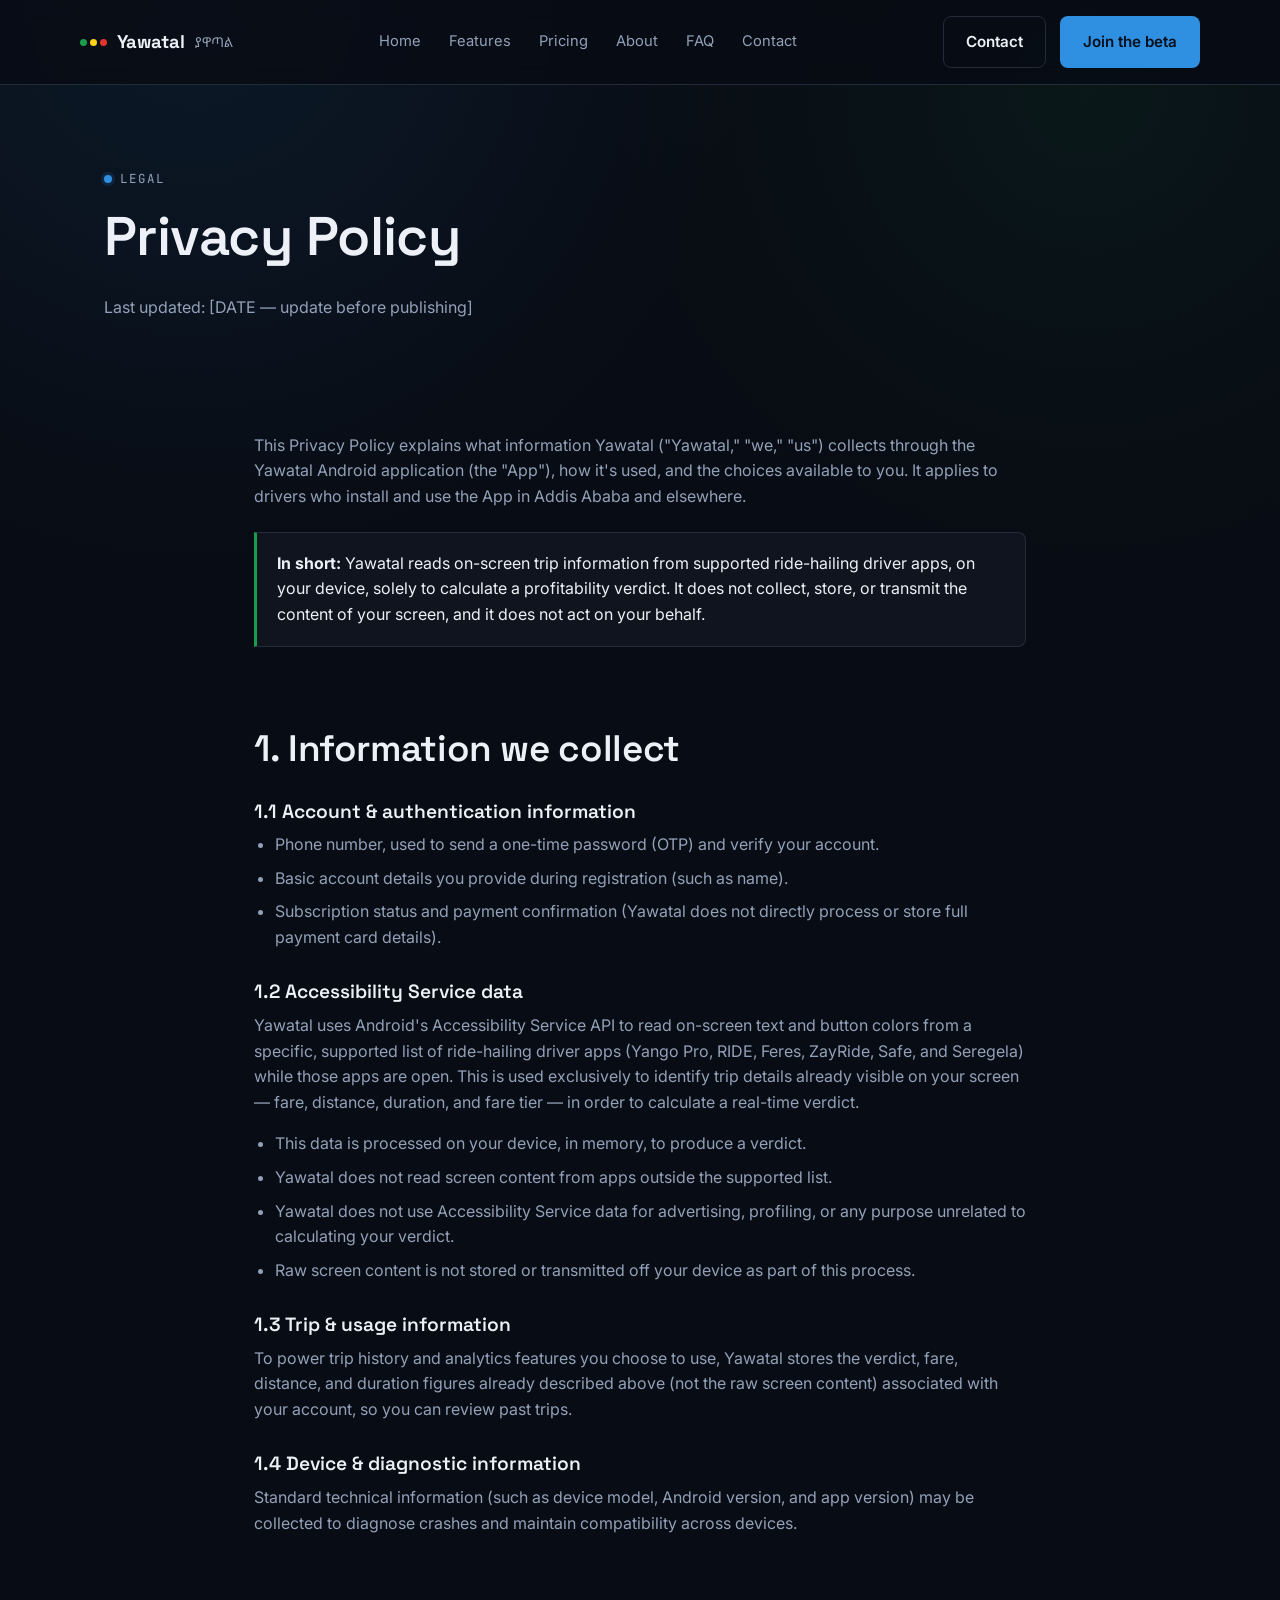
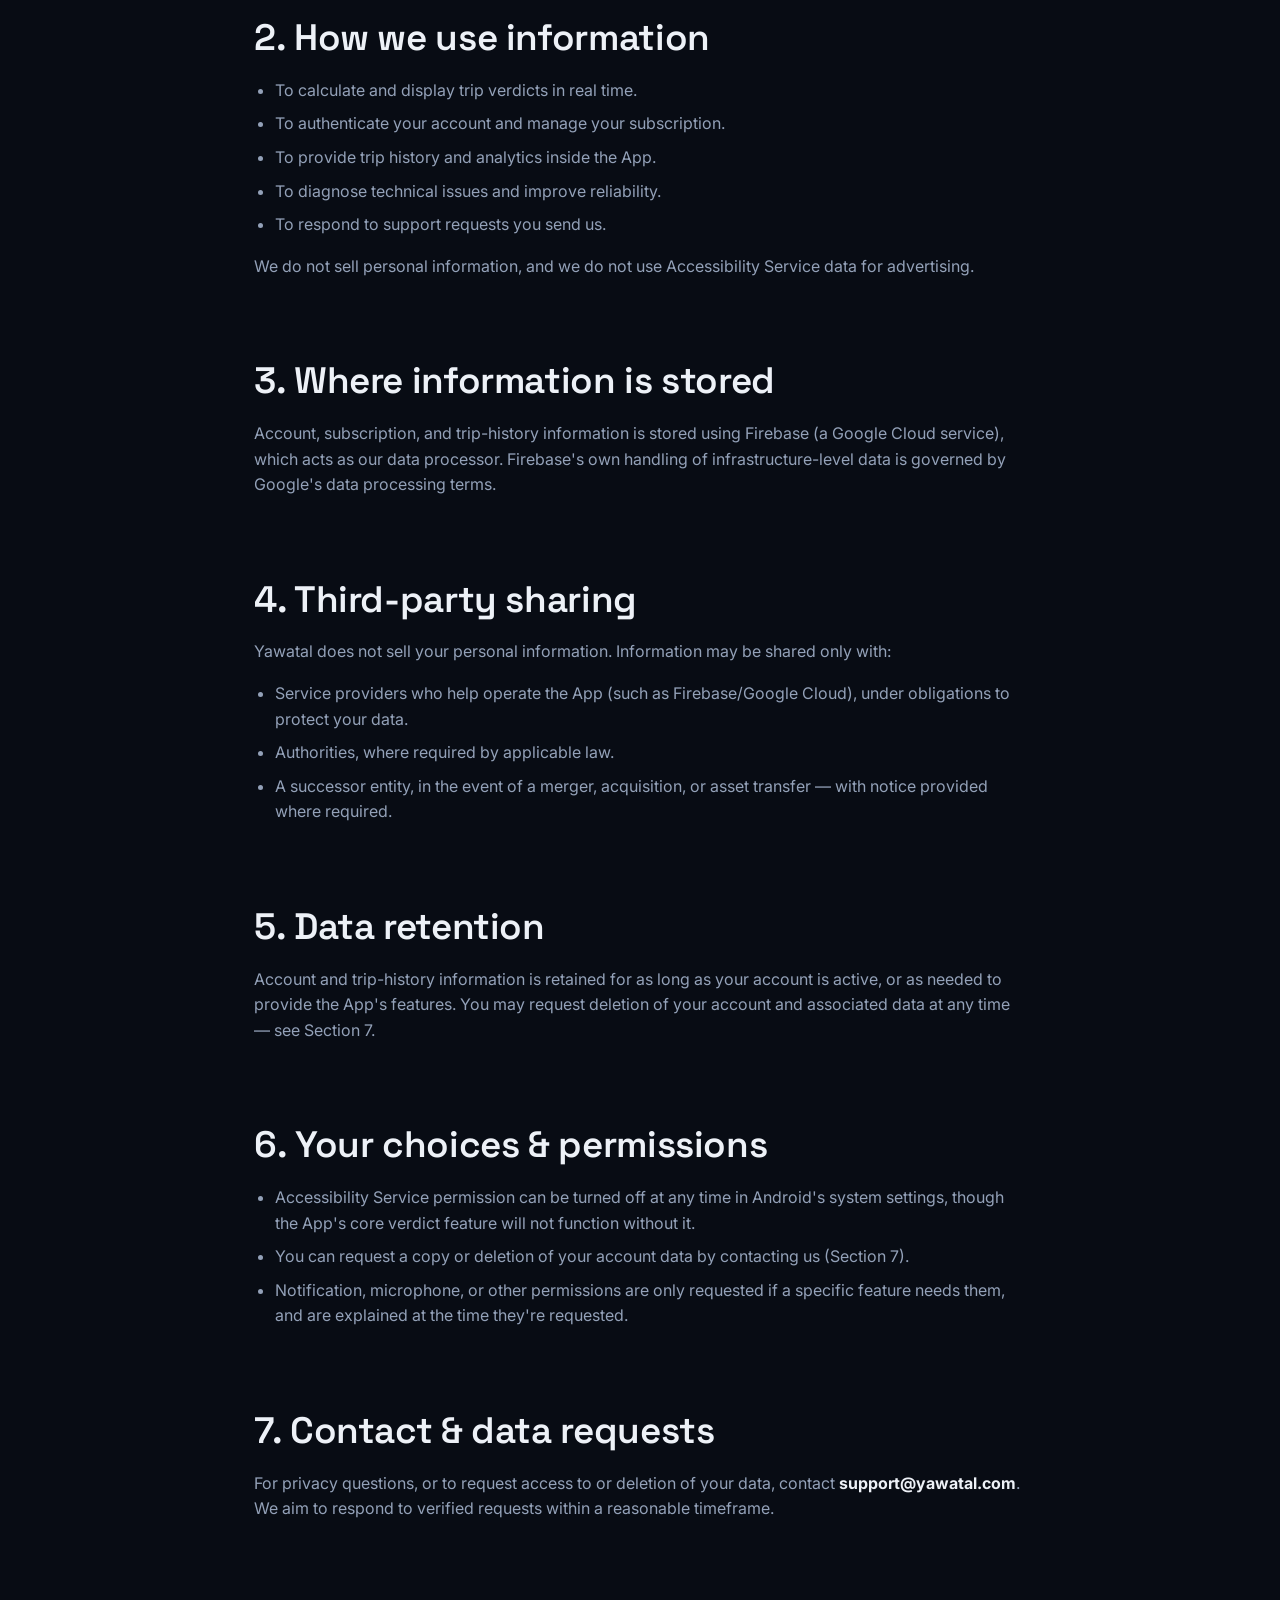
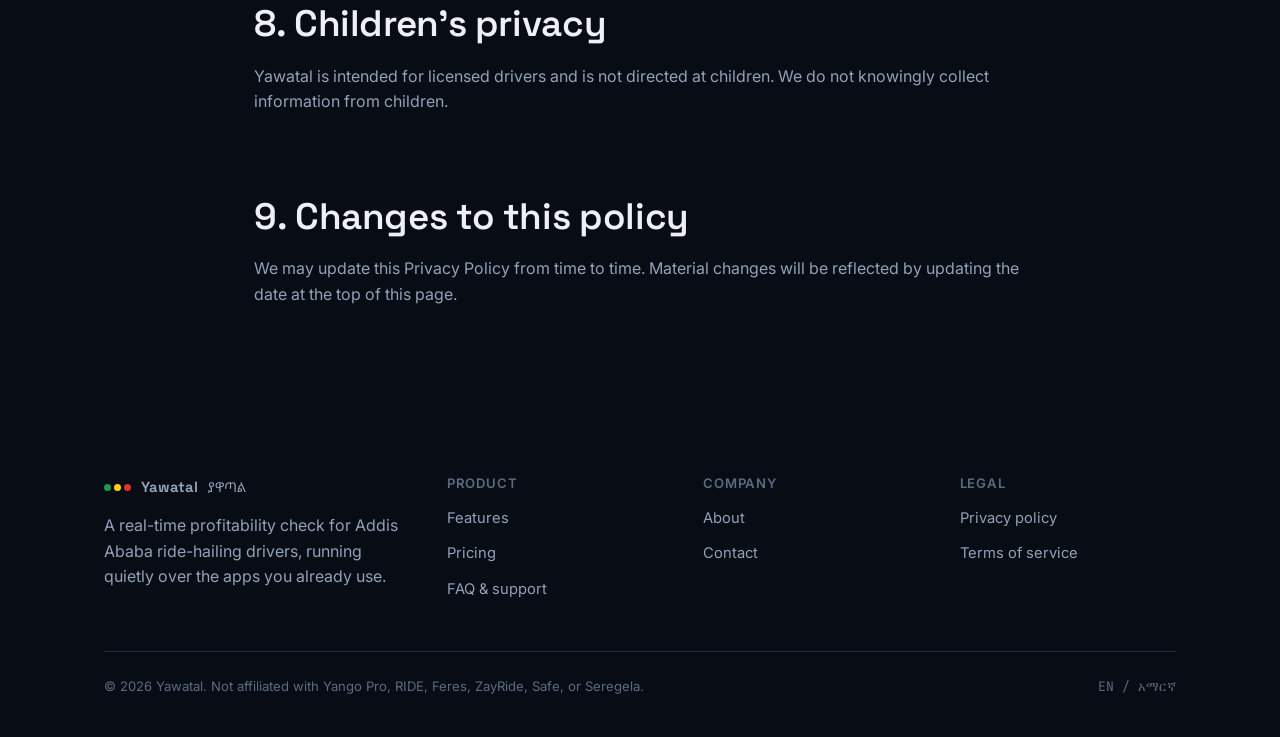
==== privacy-policy.html @ d5782440 "Add files via upload" ====
<!DOCTYPE html>
<html lang="en">
<head>
<meta charset="UTF-8">
<meta name="viewport" content="width=device-width, initial-scale=1.0">
<title>Privacy Policy — Yawatal</title>
<meta name="description" content="How Yawatal collects and uses information, including its use of Android's Accessibility Service to calculate trip verdicts.">
<link rel="icon" href="assets/favicon.svg" type="image/svg+xml">
<link rel="stylesheet" href="css/style.css">
</head>
<body>
  <header class="nav">
    <div class="container nav-inner">
      <a href="index.html" class="brand">
        <span class="mark"><i></i><i></i><i></i></span>
        Yawatal <span class="amh">ያዋጣል</span>
      </a>
      <nav class="nav-links" id="navLinks">
        <a href="index.html">Home</a>
        <a href="features.html">Features</a>
        <a href="pricing.html">Pricing</a>
        <a href="about.html">About</a>
        <a href="faq.html">FAQ</a>
        <a href="contact.html">Contact</a>
      </nav>
      <div class="nav-cta">
        <a href="contact.html" class="btn btn-ghost">Contact</a>
        <a href="pricing.html#join" class="btn btn-primary">Join the beta</a>
        <button class="nav-toggle" aria-label="Toggle menu" aria-expanded="false" id="navToggle">☰</button>
      </div>
    </div>
  </header>

  <section class="hero" style="padding-bottom:0;">
    <div class="container">
      <div class="eyebrow"><span class="dot"></span>Legal</div>
      <h1>Privacy Policy</h1>
      <p class="updated">Last updated: [DATE — update before publishing]</p>
    </div>
  </section>

  <section class="section legal" style="border-bottom:none;">
    <div class="container" style="max-width:820px;">

      <p>This Privacy Policy explains what information Yawatal ("Yawatal," "we," "us") collects through the Yawatal Android application (the "App"), how it's used, and the choices available to you. It applies to drivers who install and use the App in Addis Ababa and elsewhere.</p>

      <div class="callout green">
        <strong style="color:var(--text);">In short:</strong> Yawatal reads on-screen trip information from supported ride-hailing driver apps, on your device, solely to calculate a profitability verdict. It does not collect, store, or transmit the content of your screen, and it does not act on your behalf.
      </div>

      <h2>1. Information we collect</h2>
      <h3>1.1 Account &amp; authentication information</h3>
      <ul>
        <li>Phone number, used to send a one-time password (OTP) and verify your account.</li>
        <li>Basic account details you provide during registration (such as name).</li>
        <li>Subscription status and payment confirmation (Yawatal does not directly process or store full payment card details).</li>
      </ul>

      <h3>1.2 Accessibility Service data</h3>
      <p>Yawatal uses Android's Accessibility Service API to read on-screen text and button colors from a specific, supported list of ride-hailing driver apps (Yango Pro, RIDE, Feres, ZayRide, Safe, and Seregela) while those apps are open. This is used exclusively to identify trip details already visible on your screen — fare, distance, duration, and fare tier — in order to calculate a real-time verdict.</p>
      <ul>
        <li>This data is processed on your device, in memory, to produce a verdict.</li>
        <li>Yawatal does not read screen content from apps outside the supported list.</li>
        <li>Yawatal does not use Accessibility Service data for advertising, profiling, or any purpose unrelated to calculating your verdict.</li>
        <li>Raw screen content is not stored or transmitted off your device as part of this process.</li>
      </ul>

      <h3>1.3 Trip &amp; usage information</h3>
      <p>To power trip history and analytics features you choose to use, Yawatal stores the verdict, fare, distance, and duration figures already described above (not the raw screen content) associated with your account, so you can review past trips.</p>

      <h3>1.4 Device &amp; diagnostic information</h3>
      <p>Standard technical information (such as device model, Android version, and app version) may be collected to diagnose crashes and maintain compatibility across devices.</p>

      <h2>2. How we use information</h2>
      <ul>
        <li>To calculate and display trip verdicts in real time.</li>
        <li>To authenticate your account and manage your subscription.</li>
        <li>To provide trip history and analytics inside the App.</li>
        <li>To diagnose technical issues and improve reliability.</li>
        <li>To respond to support requests you send us.</li>
      </ul>
      <p>We do not sell personal information, and we do not use Accessibility Service data for advertising.</p>

      <h2>3. Where information is stored</h2>
      <p>Account, subscription, and trip-history information is stored using Firebase (a Google Cloud service), which acts as our data processor. Firebase's own handling of infrastructure-level data is governed by Google's data processing terms.</p>

      <h2>4. Third-party sharing</h2>
      <p>Yawatal does not sell your personal information. Information may be shared only with:</p>
      <ul>
        <li>Service providers who help operate the App (such as Firebase/Google Cloud), under obligations to protect your data.</li>
        <li>Authorities, where required by applicable law.</li>
        <li>A successor entity, in the event of a merger, acquisition, or asset transfer — with notice provided where required.</li>
      </ul>

      <h2>5. Data retention</h2>
      <p>Account and trip-history information is retained for as long as your account is active, or as needed to provide the App's features. You may request deletion of your account and associated data at any time — see Section 7.</p>

      <h2>6. Your choices &amp; permissions</h2>
      <ul>
        <li>Accessibility Service permission can be turned off at any time in Android's system settings, though the App's core verdict feature will not function without it.</li>
        <li>You can request a copy or deletion of your account data by contacting us (Section 7).</li>
        <li>Notification, microphone, or other permissions are only requested if a specific feature needs them, and are explained at the time they're requested.</li>
      </ul>

      <h2>7. Contact &amp; data requests</h2>
      <p>For privacy questions, or to request access to or deletion of your data, contact <strong style="color:var(--text);">support@yawatal.com</strong>. We aim to respond to verified requests within a reasonable timeframe.</p>

      <h2>8. Children's privacy</h2>
      <p>Yawatal is intended for licensed drivers and is not directed at children. We do not knowingly collect information from children.</p>

      <h2>9. Changes to this policy</h2>
      <p>We may update this Privacy Policy from time to time. Material changes will be reflected by updating the date at the top of this page.</p>

    </div>
  </section>

  <footer>
    <div class="container">
      <div class="footer-grid">
        <div class="footer-col">
          <a href="index.html" class="brand" style="margin-bottom:14px;">
            <span class="mark"><i></i><i></i><i></i></span>
            Yawatal <span class="amh">ያዋጣል</span>
          </a>
          <p style="max-width:32ch;">A real-time profitability check for Addis Ababa ride-hailing drivers, running quietly over the apps you already use.</p>
        </div>
        <div class="footer-col">
          <h4>Product</h4>
          <ul>
            <li><a href="features.html">Features</a></li>
            <li><a href="pricing.html">Pricing</a></li>
            <li><a href="faq.html">FAQ &amp; support</a></li>
          </ul>
        </div>
        <div class="footer-col">
          <h4>Company</h4>
          <ul>
            <li><a href="about.html">About</a></li>
            <li><a href="contact.html">Contact</a></li>
          </ul>
        </div>
        <div class="footer-col">
          <h4>Legal</h4>
          <ul>
            <li><a href="privacy-policy.html">Privacy policy</a></li>
            <li><a href="terms-of-service.html">Terms of service</a></li>
          </ul>
        </div>
      </div>
      <div class="footer-bottom">
        <span>© <span data-year></span> Yawatal. Not affiliated with Yango Pro, RIDE, Feres, ZayRide, Safe, or Seregela.</span>
        <span class="lang-note">EN / አማርኛ</span>
      </div>
    </div>
  </footer>
<script src="js/main.js"></script>
</body>
</html>
---- css/style.css ----
/* ==========================================================================
   Yawatal (ያዋጣል) — Design tokens & shared styles
   Palette nods to the app's own dark dashboard and the traffic-light logic
   of the verdict system (green / yellow / red) shared with the Ethiopian flag.
   ========================================================================== */

@import url('https://fonts.googleapis.com/css2?family=Space+Grotesk:wght@500;600;700&family=Inter:wght@400;500;600;700&family=JetBrains+Mono:wght@500;700&family=Noto+Sans+Ethiopic:wght@400;600;700&display=swap');

:root{
  /* surfaces */
  --bg:        #080c14;
  --surface:   #0f141e;
  --surface-2: #161d29;
  --border:    #232b3a;

  /* text */
  --text:      #edf1f7;
  --text-dim:  #93a1b8;
  --text-faint:#5b6b82;

  /* verdicts (Ethiopian-flag tones, deliberately not the "acid neon" AI-default) */
  --green:  #1a9c4c;
  --green-dim: rgba(26,156,76,.14);
  --yellow: #fcd116;
  --yellow-dim: rgba(252,209,22,.14);
  --red:    #e0342c;
  --red-dim: rgba(224,52,44,.14);

  /* action accent — kept distinct from verdict colors so CTAs never read as a verdict */
  --accent: #2f8fe0;
  --accent-dim: rgba(47,143,224,.14);

  --radius-sm: 8px;
  --radius-md: 14px;
  --radius-lg: 22px;

  --font-display: 'Space Grotesk', 'Noto Sans Ethiopic', sans-serif;
  --font-body: 'Inter', 'Noto Sans Ethiopic', sans-serif;
  --font-mono: 'JetBrains Mono', monospace;

  --container: 1120px;
}

*,*::before,*::after{ box-sizing: border-box; }
html{ scroll-behavior: smooth; }
body{
  margin:0;
  background: var(--bg);
  color: var(--text);
  font-family: var(--font-body);
  font-size: 16px;
  line-height: 1.6;
  -webkit-font-smoothing: antialiased;
}
img,svg{ display:block; max-width:100%; }
a{ color: inherit; text-decoration:none; }
ul{ margin:0; padding:0; list-style:none; }
h1,h2,h3,h4{ font-family: var(--font-display); font-weight:600; line-height:1.15; margin:0 0 .5em; }
p{ margin:0 0 1em; color: var(--text-dim); }
.amh{ font-family:'Noto Sans Ethiopic', sans-serif; }

/* background: faint radial glow + hairline grid, quiet not loud */
body{
  background-image:
    radial-gradient(circle at 15% 0%, rgba(47,143,224,.10), transparent 40%),
    radial-gradient(circle at 85% 10%, rgba(26,156,76,.08), transparent 35%);
  background-attachment: fixed;
}

.container{ max-width: var(--container); margin:0 auto; padding: 0 24px; }
.section{ padding: 96px 0; border-bottom:1px solid var(--border); }
.section:last-of-type{ border-bottom:none; }
.section-head{ max-width: 640px; margin: 0 0 48px; }
.section-head.center{ margin-left:auto; margin-right:auto; text-align:center; }

/* eyebrow: a small colored dot + label — the recurring "verdict" motif standing
   in for numbering, since most sections here aren't sequential steps */
.eyebrow{
  display:inline-flex; align-items:center; gap:8px;
  font-family: var(--font-mono);
  font-size: 12.5px; letter-spacing:.08em; text-transform:uppercase;
  color: var(--text-dim); margin-bottom:16px;
}
.eyebrow .dot{ width:8px; height:8px; border-radius:50%; background: var(--accent); box-shadow:0 0 0 3px var(--accent-dim); flex-shrink:0; }
.eyebrow.g .dot{ background:var(--green); box-shadow:0 0 0 3px var(--green-dim); }
.eyebrow.y .dot{ background:var(--yellow); box-shadow:0 0 0 3px var(--yellow-dim); }
.eyebrow.r .dot{ background:var(--red); box-shadow:0 0 0 3px var(--red-dim); }

h1{ font-size: clamp(2.2rem, 4.4vw, 3.4rem); letter-spacing:-.01em; }
h2{ font-size: clamp(1.6rem, 3vw, 2.3rem); letter-spacing:-.01em; }
h3{ font-size: 1.2rem; }

.lede{ font-size:1.15rem; color:var(--text-dim); max-width:52ch; }

/* ---------- buttons ---------- */
.btn{
  display:inline-flex; align-items:center; justify-content:center; gap:8px;
  font-family: var(--font-body); font-weight:600; font-size:.95rem;
  padding: 13px 22px; border-radius: var(--radius-sm);
  border:1px solid transparent; cursor:pointer; white-space:nowrap;
  transition: transform .15s ease, background .15s ease, border-color .15s ease;
}
.btn:hover{ transform: translateY(-1px); }
.btn:focus-visible{ outline:2px solid var(--accent); outline-offset:2px; }
.btn-primary{ background: var(--accent); color:#04101c; }
.btn-primary:hover{ background:#4aa2ea; }
.btn-ghost{ background: transparent; border-color: var(--border); color: var(--text); }
.btn-ghost:hover{ border-color:#3a4558; background: var(--surface-2); }
.btn-row{ display:flex; gap:14px; flex-wrap:wrap; margin-top:8px; }

/* ---------- nav ---------- */
.nav{
  position: sticky; top:0; z-index:50;
  background: rgba(8,12,20,.82); backdrop-filter: blur(10px);
  border-bottom:1px solid var(--border);
}
.nav-inner{ display:flex; align-items:center; justify-content:space-between; padding:16px 0; }
.brand{ display:flex; align-items:center; gap:10px; font-family:var(--font-display); font-weight:700; font-size:1.15rem; }
.brand .mark{ display:flex; gap:3px; }
.brand .mark i{ width:7px; height:7px; border-radius:50%; display:block; }
.brand .mark i:nth-child(1){ background:var(--green); }
.brand .mark i:nth-child(2){ background:var(--yellow); }
.brand .mark i:nth-child(3){ background:var(--red); }
.brand .amh{ color: var(--text-dim); font-weight:400; font-size:.85rem; }

.nav-links{ display:flex; align-items:center; gap:28px; }
.nav-links a{ font-size:.92rem; color: var(--text-dim); transition:color .15s; }
.nav-links a:hover, .nav-links a.active{ color: var(--text); }
.nav-cta{ display:flex; align-items:center; gap:14px; }
.nav-toggle{ display:none; background:none; border:1px solid var(--border); color:var(--text); border-radius:var(--radius-sm); padding:8px 10px; }

@media (max-width: 860px){
  .nav-links{ position:fixed; inset:64px 0 auto 0; background:var(--surface); border-bottom:1px solid var(--border);
    flex-direction:column; align-items:flex-start; padding:20px 24px; gap:16px; display:none; }
  .nav-links.open{ display:flex; }
  .nav-toggle{ display:inline-flex; }
  .nav-cta .btn-ghost{ display:none; }
}

/* ---------- cards ---------- */
.card{
  background: var(--surface); border:1px solid var(--border); border-radius: var(--radius-md);
  padding: 28px;
}
.grid{ display:grid; gap:20px; }
.grid-2{ grid-template-columns: repeat(2,1fr); }
.grid-3{ grid-template-columns: repeat(3,1fr); }
.grid-4{ grid-template-columns: repeat(4,1fr); }
@media (max-width: 900px){ .grid-3, .grid-4{ grid-template-columns: repeat(2,1fr); } }
@media (max-width: 620px){ .grid-2,.grid-3,.grid-4{ grid-template-columns: 1fr; } }

/* ---------- verdict pill (the signature element, reused everywhere) ---------- */
.verdict-pill{
  display:inline-flex; align-items:center; gap:8px;
  font-family: var(--font-mono); font-weight:700; font-size:.82rem; letter-spacing:.03em;
  padding:6px 12px; border-radius: 999px; text-transform:uppercase;
}
.verdict-pill .dot{ width:8px; height:8px; border-radius:50%; }
.verdict-pill.green{ background:var(--green-dim); color:#3fd374; }
.verdict-pill.green .dot{ background:var(--green); }
.verdict-pill.yellow{ background:var(--yellow-dim); color:var(--yellow); }
.verdict-pill.yellow .dot{ background:var(--yellow); }
.verdict-pill.red{ background:var(--red-dim); color:#ff6b62; }
.verdict-pill.red .dot{ background:var(--red); }

/* ---------- hero ---------- */
.hero{ padding: 80px 0 40px; }
.hero-grid{ display:grid; grid-template-columns: 1.05fr .95fr; gap:56px; align-items:center; }
@media (max-width: 900px){ .hero-grid{ grid-template-columns:1fr; } }

/* phone mock showing the overlay in the wild */
.phone{
  background: linear-gradient(160deg, var(--surface), #0b0f18);
  border:1px solid var(--border); border-radius: 30px; padding: 18px;
  box-shadow: 0 30px 80px -30px rgba(0,0,0,.7);
  max-width: 380px; margin: 0 auto;
}
.phone-screen{
  background: #04070c; border-radius:20px; padding:18px; min-height:420px;
  display:flex; flex-direction:column; justify-content:flex-end; gap:14px; position:relative; overflow:hidden;
}
.phone-app-chrome{ position:absolute; top:16px; left:18px; right:18px; display:flex; justify-content:space-between; font-family:var(--font-mono); font-size:.7rem; color:var(--text-faint); }
.trip-card{
  background: var(--surface-2); border:1px solid var(--border); border-radius: var(--radius-md);
  padding:18px; display:flex; flex-direction:column; gap:10px;
}
.trip-card .route{ font-size:.85rem; color:var(--text-dim); font-family:var(--font-mono); }
.trip-card .fare{ font-family: var(--font-mono); font-size:1.9rem; font-weight:700; }
.trip-card .meta{ display:flex; gap:14px; font-size:.78rem; color:var(--text-faint); font-family:var(--font-mono); }
.trip-card .verdict-row{ margin-top:4px; }

/* ---------- how it works: a REAL sequence, numbering earns its place ---------- */
.steps{ counter-reset: step; display:grid; gap:20px; }
.step{ display:grid; grid-template-columns:auto 1fr; gap:20px; align-items:flex-start; }
.step .num{
  counter-increment: step; font-family: var(--font-mono); font-weight:700; font-size:1rem;
  width:40px; height:40px; border-radius:50%; border:1px solid var(--border); background:var(--surface);
  display:flex; align-items:center; justify-content:center; color:var(--text-dim); flex-shrink:0;
}
.step .num::before{ content: counter(step, decimal-leading-zero); }

/* ---------- platform chips ---------- */
.platform-chip{
  display:flex; align-items:center; justify-content:center; gap:10px;
  padding:18px; border:1px solid var(--border); border-radius: var(--radius-md); background: var(--surface);
  font-family: var(--font-display); font-weight:600; font-size:.98rem; color: var(--text);
  text-align:center;
}

/* ---------- footer ---------- */
footer{ padding: 56px 0 40px; }
.footer-grid{ display:grid; grid-template-columns: 1.4fr 1fr 1fr 1fr; gap:40px; margin-bottom:40px; }
@media (max-width: 700px){ .footer-grid{ grid-template-columns: 1fr 1fr; } }
.footer-col h4{ font-family: var(--font-body); font-size:.82rem; text-transform:uppercase; letter-spacing:.06em; color:var(--text-faint); margin-bottom:14px; }
.footer-col ul li{ margin-bottom:10px; }
.footer-col a{ color: var(--text-dim); font-size:.92rem; }
.footer-col a:hover{ color: var(--text); }
.footer-bottom{ display:flex; justify-content:space-between; align-items:center; flex-wrap:wrap; gap:12px;
  padding-top:24px; border-top:1px solid var(--border); font-size:.82rem; color: var(--text-faint); }
.footer-bottom .lang-note{ font-family:var(--font-mono); }

/* ---------- utility ---------- */
.mt-0{ margin-top:0; } .mb-0{ margin-bottom:0; }
.text-center{ text-align:center; }
.tag-row{ display:flex; gap:10px; flex-wrap:wrap; }
.tag{ font-family:var(--font-mono); font-size:.75rem; color:var(--text-dim); border:1px solid var(--border); padding:5px 10px; border-radius:999px; }

/* legal pages */
.legal h2{ margin-top:2.2em; }
.legal h3{ margin-top:1.6em; }
.legal p, .legal li{ color: var(--text-dim); }
.legal ul{ list-style:disc; padding-left:1.3em; margin-bottom:1em; }
.legal ul li{ margin-bottom:.5em; }
.legal .updated{ font-family:var(--font-mono); font-size:.82rem; color:var(--text-faint); }
.callout{
  border:1px solid var(--border); border-left:3px solid var(--accent); background:var(--surface);
  border-radius: 0 var(--radius-sm) var(--radius-sm) 0; padding:18px 20px; margin: 1.4em 0;
}
.callout.green{ border-left-color: var(--green); }
.callout.yellow{ border-left-color: var(--yellow); }

/* faq accordion */
.faq-item{ border:1px solid var(--border); border-radius: var(--radius-md); background:var(--surface); margin-bottom:12px; overflow:hidden; }
.faq-q{ width:100%; text-align:left; background:none; border:none; color:var(--text); font-family:var(--font-body); font-weight:600;
  padding:18px 20px; display:flex; justify-content:space-between; align-items:center; cursor:pointer; font-size:.98rem; }
.faq-q .chevron{ transition: transform .2s ease; color:var(--text-faint); flex-shrink:0; margin-left:16px; }
.faq-item.open .chevron{ transform: rotate(45deg); }
.faq-a{ max-height:0; overflow:hidden; transition: max-height .25s ease; }
.faq-a-inner{ padding:0 20px 20px; color:var(--text-dim); }

/* contact form */
.form-field{ margin-bottom:18px; }
.form-field label{ display:block; font-size:.85rem; color:var(--text-dim); margin-bottom:8px; }
.form-field input, .form-field select, .form-field textarea{
  width:100%; background: var(--surface-2); border:1px solid var(--border); border-radius: var(--radius-sm);
  padding:12px 14px; color:var(--text); font-family:var(--font-body); font-size:.95rem;
}
.form-field textarea{ resize:vertical; min-height:120px; }
.form-field input:focus, .form-field select:focus, .form-field textarea:focus{ outline:2px solid var(--accent); outline-offset:1px; }

/* pricing */
.price-card{ display:flex; flex-direction:column; gap:16px; }
.price-card.highlight{ border-color: var(--accent); box-shadow: 0 0 0 1px var(--accent); }
.price-amount{ font-family: var(--font-mono); font-size:2.2rem; font-weight:700; }
.price-amount span{ font-size:.9rem; color: var(--text-faint); font-weight:500; }
.price-card ul{ display:flex; flex-direction:column; gap:10px; margin: 8px 0 16px; }
.price-card ul li{ font-size:.9rem; color:var(--text-dim); display:flex; gap:8px; }
.price-card ul li::before{ content:"✓"; color: var(--green); flex-shrink:0; }

@media (prefers-reduced-motion: reduce){
  *{ animation-duration:.001ms !important; transition-duration:.001ms !important; scroll-behavior:auto !important; }
}
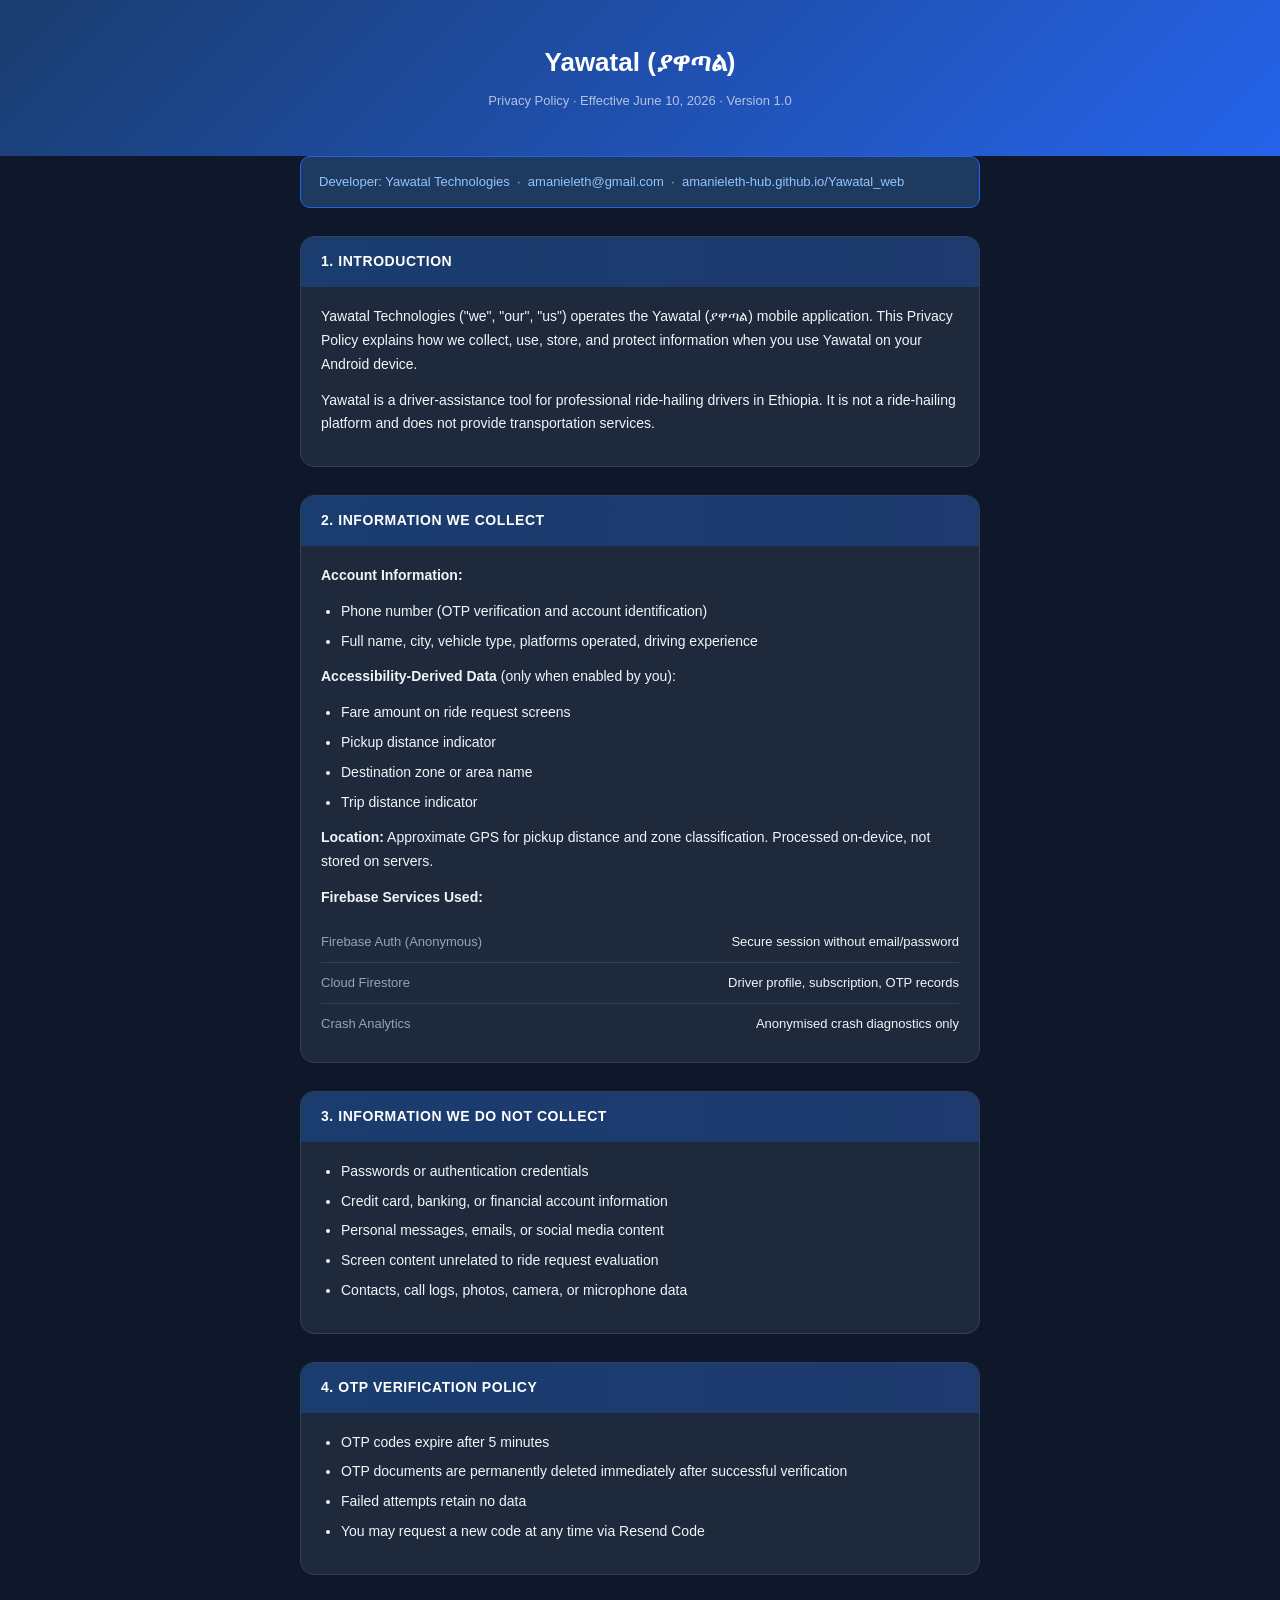
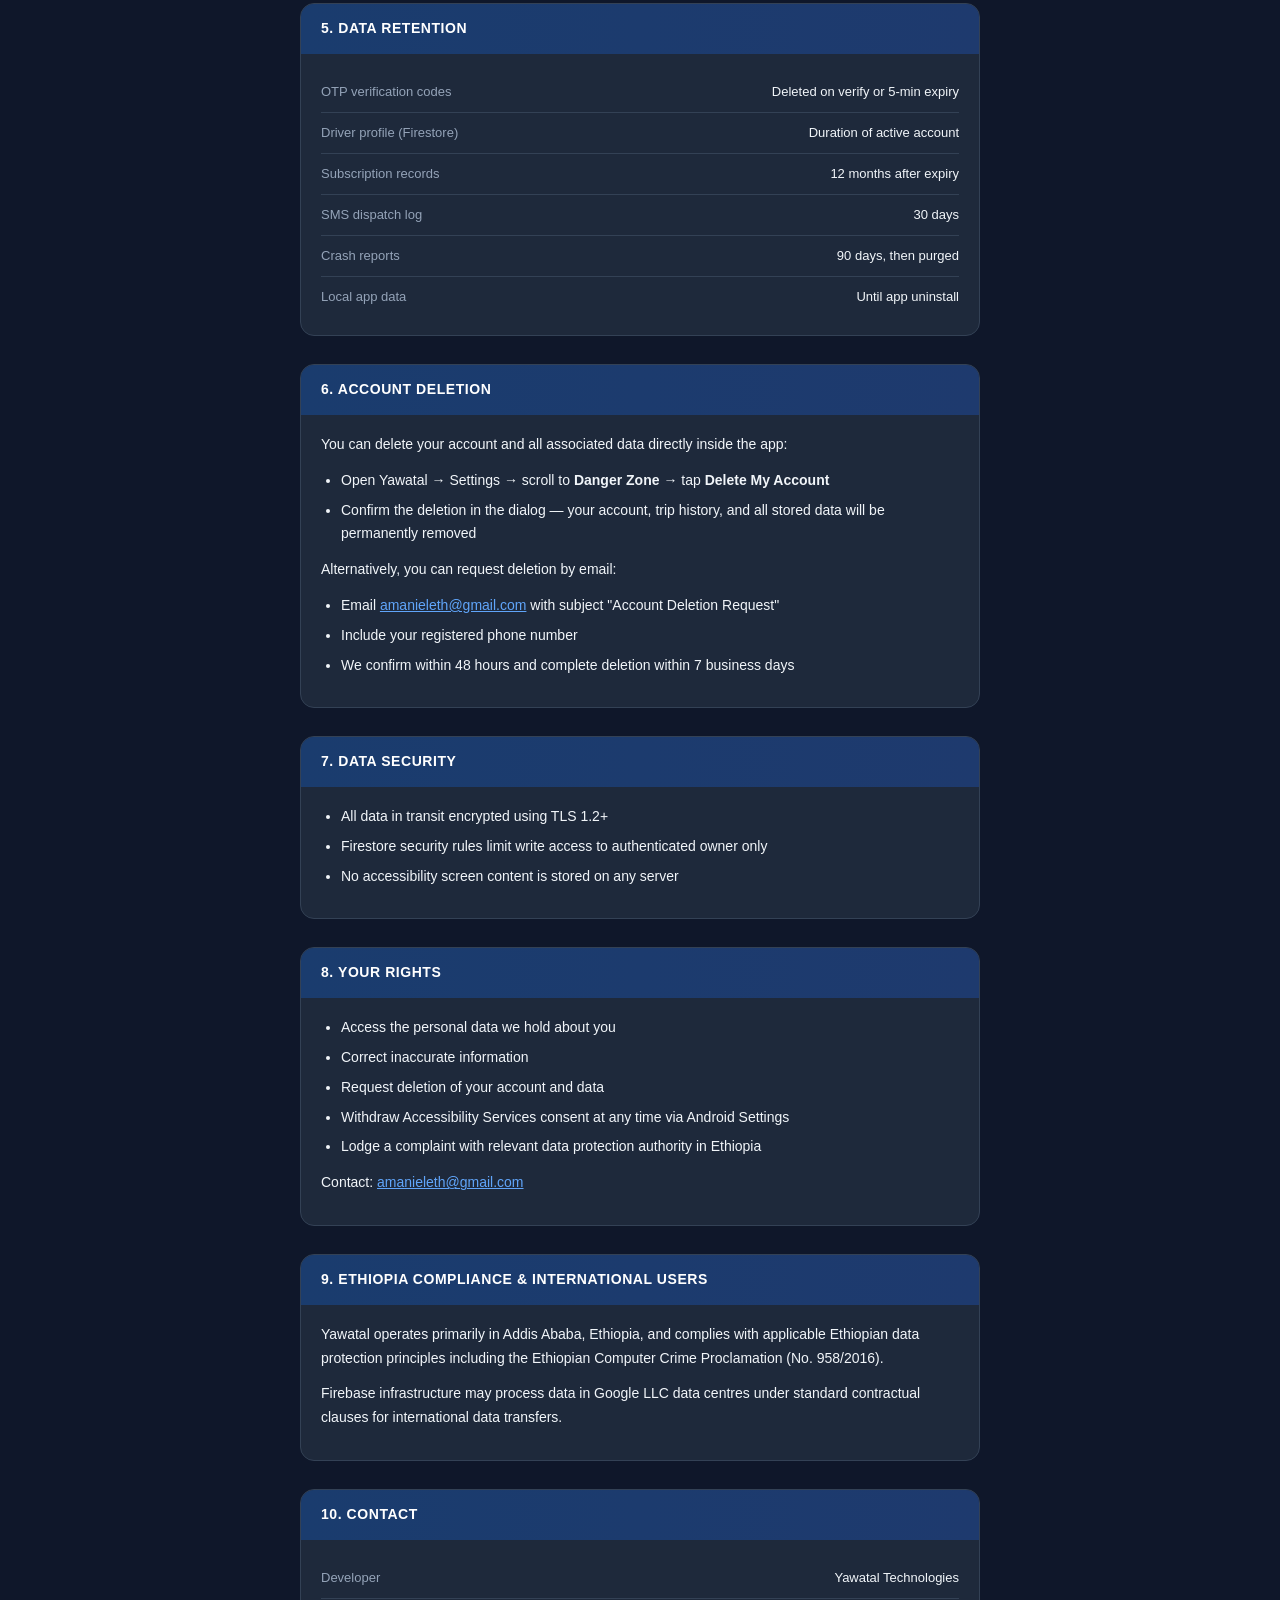
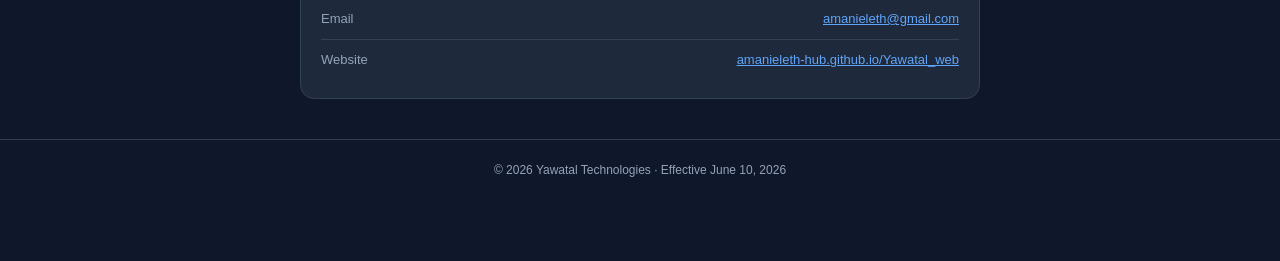
==== commit 1c42c6ef: "Update privacy-policy.html    gpc" ====
--- a/privacy-policy.html
+++ b/privacy-policy.html
@@ -3,156 +3,129 @@
 <head>
 <meta charset="UTF-8">
 <meta name="viewport" content="width=device-width, initial-scale=1.0">
-<title>Privacy Policy — Yawatal</title>
-<meta name="description" content="How Yawatal collects and uses information, including its use of Android's Accessibility Service to calculate trip verdicts.">
-<link rel="icon" href="assets/favicon.svg" type="image/svg+xml">
-<link rel="stylesheet" href="css/style.css">
+<title>Yawatal — Privacy Policy</title>
+<style>
+  :root {
+    --brand:#1A3C6E;--accent:#2563EB;--bg:#0F172A;--surface:#1E293B;
+    --border:#334155;--text:#F1F5F9;--muted:#94A3B8;
+  }
+  *{box-sizing:border-box;margin:0;padding:0}
+  body{font-family:-apple-system,BlinkMacSystemFont,'Segoe UI',Arial,sans-serif;
+    background:var(--bg);color:var(--text);font-size:15px;line-height:1.7;padding-bottom:60px}
+  .hero{background:linear-gradient(135deg,#1A3C6E,#2563EB);padding:40px 24px 32px;text-align:center}
+  .hero h1{font-size:26px;font-weight:800;color:#fff;margin-bottom:6px}
+  .hero p{font-size:13px;color:rgba(255,255,255,.65)}
+  .content{max-width:720px;margin:0 auto;padding:0 20px}
+  .section{margin-top:28px;background:var(--surface);border-radius:14px;
+    border:1px solid var(--border);overflow:hidden}
+  .sec-head{background:linear-gradient(90deg,#1A3C6E,#1e3a6e);padding:13px 20px}
+  .sec-head h2{font-size:14px;font-weight:700;color:#fff;text-transform:uppercase;letter-spacing:.04em}
+  .sec-body{padding:18px 20px}
+  p{margin-bottom:12px;font-size:14px;color:var(--text)}
+  ul{padding-left:20px;margin-bottom:12px}
+  li{margin-bottom:6px;font-size:14px;color:var(--text)}
+  .row{display:flex;justify-content:space-between;padding:9px 0;
+    border-bottom:1px solid var(--border);font-size:13px}
+  .row:last-child{border-bottom:none}
+  .row .l{color:var(--muted)}.row .r{color:var(--text);font-weight:500;text-align:right}
+  .info{background:#1e3a5f;border:1px solid #2563EB;border-radius:10px;
+    padding:14px 18px;margin-bottom:16px;font-size:13px;color:#93C5FD;line-height:1.7}
+  .footer{margin-top:40px;text-align:center;padding:20px;
+    border-top:1px solid var(--border);color:var(--muted);font-size:12px}
+  a{color:#60A5FA}
+  @media(max-width:480px){.row{flex-direction:column;gap:4px}.row .r{text-align:left}}
+</style>
 </head>
 <body>
-  <header class="nav">
-    <div class="container nav-inner">
-      <a href="index.html" class="brand">
-        <span class="mark"><i></i><i></i><i></i></span>
-        Yawatal <span class="amh">ያዋጣል</span>
-      </a>
-      <nav class="nav-links" id="navLinks">
-        <a href="index.html">Home</a>
-        <a href="features.html">Features</a>
-        <a href="pricing.html">Pricing</a>
-        <a href="about.html">About</a>
-        <a href="faq.html">FAQ</a>
-        <a href="contact.html">Contact</a>
-      </nav>
-      <div class="nav-cta">
-        <a href="contact.html" class="btn btn-ghost">Contact</a>
-        <a href="pricing.html#join" class="btn btn-primary">Join the beta</a>
-        <button class="nav-toggle" aria-label="Toggle menu" aria-expanded="false" id="navToggle">☰</button>
-      </div>
-    </div>
-  </header>
+<div class="hero">
+  <h1>Yawatal (ያዋጣል)</h1>
+  <p>Privacy Policy · Effective June 10, 2026 · Version 1.0</p>
+</div>
+<div class="content">
 
-  <section class="hero" style="padding-bottom:0;">
-    <div class="container">
-      <div class="eyebrow"><span class="dot"></span>Legal</div>
-      <h1>Privacy Policy</h1>
-      <p class="updated">Last updated: [DATE — update before publishing]</p>
-    </div>
-  </section>
+<div class="info">Developer: Yawatal Technologies &nbsp;·&nbsp; amanieleth@gmail.com &nbsp;·&nbsp; amanieleth-hub.github.io/Yawatal_web</div>
 
-  <section class="section legal" style="border-bottom:none;">
-    <div class="container" style="max-width:820px;">
+<div class="section"><div class="sec-head"><h2>1. Introduction</h2></div><div class="sec-body">
+<p>Yawatal Technologies ("we", "our", "us") operates the Yawatal (ያዋጣል) mobile application. This Privacy Policy explains how we collect, use, store, and protect information when you use Yawatal on your Android device.</p>
+<p>Yawatal is a driver-assistance tool for professional ride-hailing drivers in Ethiopia. It is not a ride-hailing platform and does not provide transportation services.</p>
+</div></div>
 
-      <p>This Privacy Policy explains what information Yawatal ("Yawatal," "we," "us") collects through the Yawatal Android application (the "App"), how it's used, and the choices available to you. It applies to drivers who install and use the App in Addis Ababa and elsewhere.</p>
+<div class="section"><div class="sec-head"><h2>2. Information We Collect</h2></div><div class="sec-body">
+<p><strong>Account Information:</strong></p>
+<ul><li>Phone number (OTP verification and account identification)</li>
+<li>Full name, city, vehicle type, platforms operated, driving experience</li></ul>
+<p><strong>Accessibility-Derived Data</strong> (only when enabled by you):</p>
+<ul><li>Fare amount on ride request screens</li>
+<li>Pickup distance indicator</li>
+<li>Destination zone or area name</li>
+<li>Trip distance indicator</li></ul>
+<p><strong>Location:</strong> Approximate GPS for pickup distance and zone classification. Processed on-device, not stored on servers.</p>
+<p><strong>Firebase Services Used:</strong></p>
+<div class="row"><span class="l">Firebase Auth (Anonymous)</span><span class="r">Secure session without email/password</span></div>
+<div class="row"><span class="l">Cloud Firestore</span><span class="r">Driver profile, subscription, OTP records</span></div>
+<div class="row"><span class="l">Crash Analytics</span><span class="r">Anonymised crash diagnostics only</span></div>
+</div></div>
 
-      <div class="callout green">
-        <strong style="color:var(--text);">In short:</strong> Yawatal reads on-screen trip information from supported ride-hailing driver apps, on your device, solely to calculate a profitability verdict. It does not collect, store, or transmit the content of your screen, and it does not act on your behalf.
-      </div>
+<div class="section"><div class="sec-head"><h2>3. Information We Do NOT Collect</h2></div><div class="sec-body">
+<ul><li>Passwords or authentication credentials</li>
+<li>Credit card, banking, or financial account information</li>
+<li>Personal messages, emails, or social media content</li>
+<li>Screen content unrelated to ride request evaluation</li>
+<li>Contacts, call logs, photos, camera, or microphone data</li></ul>
+</div></div>
 
-      <h2>1. Information we collect</h2>
-      <h3>1.1 Account &amp; authentication information</h3>
-      <ul>
-        <li>Phone number, used to send a one-time password (OTP) and verify your account.</li>
-        <li>Basic account details you provide during registration (such as name).</li>
-        <li>Subscription status and payment confirmation (Yawatal does not directly process or store full payment card details).</li>
-      </ul>
+<div class="section"><div class="sec-head"><h2>4. OTP Verification Policy</h2></div><div class="sec-body">
+<ul><li>OTP codes expire after 5 minutes</li>
+<li>OTP documents are permanently deleted immediately after successful verification</li>
+<li>Failed attempts retain no data</li>
+<li>You may request a new code at any time via Resend Code</li></ul>
+</div></div>
 
-      <h3>1.2 Accessibility Service data</h3>
-      <p>Yawatal uses Android's Accessibility Service API to read on-screen text and button colors from a specific, supported list of ride-hailing driver apps (Yango Pro, RIDE, Feres, ZayRide, Safe, and Seregela) while those apps are open. This is used exclusively to identify trip details already visible on your screen — fare, distance, duration, and fare tier — in order to calculate a real-time verdict.</p>
-      <ul>
-        <li>This data is processed on your device, in memory, to produce a verdict.</li>
-        <li>Yawatal does not read screen content from apps outside the supported list.</li>
-        <li>Yawatal does not use Accessibility Service data for advertising, profiling, or any purpose unrelated to calculating your verdict.</li>
-        <li>Raw screen content is not stored or transmitted off your device as part of this process.</li>
-      </ul>
+<div class="section"><div class="sec-head"><h2>5. Data Retention</h2></div><div class="sec-body">
+<div class="row"><span class="l">OTP verification codes</span><span class="r">Deleted on verify or 5-min expiry</span></div>
+<div class="row"><span class="l">Driver profile (Firestore)</span><span class="r">Duration of active account</span></div>
+<div class="row"><span class="l">Subscription records</span><span class="r">12 months after expiry</span></div>
+<div class="row"><span class="l">SMS dispatch log</span><span class="r">30 days</span></div>
+<div class="row"><span class="l">Crash reports</span><span class="r">90 days, then purged</span></div>
+<div class="row"><span class="l">Local app data</span><span class="r">Until app uninstall</span></div>
+</div></div>
 
-      <h3>1.3 Trip &amp; usage information</h3>
-      <p>To power trip history and analytics features you choose to use, Yawatal stores the verdict, fare, distance, and duration figures already described above (not the raw screen content) associated with your account, so you can review past trips.</p>
+<div class="section"><div class="sec-head"><h2>6. Account Deletion</h2></div><div class="sec-body">
+<p>You can delete your account and all associated data directly inside the app:</p>
+<ul><li>Open Yawatal → Settings → scroll to <strong>Danger Zone</strong> → tap <strong>Delete My Account</strong></li>
+<li>Confirm the deletion in the dialog — your account, trip history, and all stored data will be permanently removed</li></ul>
+<p style="margin-top:12px">Alternatively, you can request deletion by email:</p>
+<ul><li>Email <a href="mailto:amanieleth@gmail.com">amanieleth@gmail.com</a> with subject "Account Deletion Request"</li>
+<li>Include your registered phone number</li>
+<li>We confirm within 48 hours and complete deletion within 7 business days</li></ul>
+</div></div>
 
-      <h3>1.4 Device &amp; diagnostic information</h3>
-      <p>Standard technical information (such as device model, Android version, and app version) may be collected to diagnose crashes and maintain compatibility across devices.</p>
+<div class="section"><div class="sec-head"><h2>7. Data Security</h2></div><div class="sec-body">
+<ul><li>All data in transit encrypted using TLS 1.2+</li>
+<li>Firestore security rules limit write access to authenticated owner only</li>
+<li>No accessibility screen content is stored on any server</li></ul>
+</div></div>
 
-      <h2>2. How we use information</h2>
-      <ul>
-        <li>To calculate and display trip verdicts in real time.</li>
-        <li>To authenticate your account and manage your subscription.</li>
-        <li>To provide trip history and analytics inside the App.</li>
-        <li>To diagnose technical issues and improve reliability.</li>
-        <li>To respond to support requests you send us.</li>
-      </ul>
-      <p>We do not sell personal information, and we do not use Accessibility Service data for advertising.</p>
+<div class="section"><div class="sec-head"><h2>8. Your Rights</h2></div><div class="sec-body">
+<ul><li>Access the personal data we hold about you</li>
+<li>Correct inaccurate information</li>
+<li>Request deletion of your account and data</li>
+<li>Withdraw Accessibility Services consent at any time via Android Settings</li>
+<li>Lodge a complaint with relevant data protection authority in Ethiopia</li></ul>
+<p>Contact: <a href="mailto:amanieleth@gmail.com">amanieleth@gmail.com</a></p>
+</div></div>
 
-      <h2>3. Where information is stored</h2>
-      <p>Account, subscription, and trip-history information is stored using Firebase (a Google Cloud service), which acts as our data processor. Firebase's own handling of infrastructure-level data is governed by Google's data processing terms.</p>
+<div class="section"><div class="sec-head"><h2>9. Ethiopia Compliance &amp; International Users</h2></div><div class="sec-body">
+<p>Yawatal operates primarily in Addis Ababa, Ethiopia, and complies with applicable Ethiopian data protection principles including the Ethiopian Computer Crime Proclamation (No. 958/2016).</p>
+<p>Firebase infrastructure may process data in Google LLC data centres under standard contractual clauses for international data transfers.</p>
+</div></div>
 
-      <h2>4. Third-party sharing</h2>
-      <p>Yawatal does not sell your personal information. Information may be shared only with:</p>
-      <ul>
-        <li>Service providers who help operate the App (such as Firebase/Google Cloud), under obligations to protect your data.</li>
-        <li>Authorities, where required by applicable law.</li>
-        <li>A successor entity, in the event of a merger, acquisition, or asset transfer — with notice provided where required.</li>
-      </ul>
+<div class="section"><div class="sec-head"><h2>10. Contact</h2></div><div class="sec-body">
+<div class="row"><span class="l">Developer</span><span class="r">Yawatal Technologies</span></div>
+<div class="row"><span class="l">Email</span><span class="r"><a href="mailto:amanieleth@gmail.com">amanieleth@gmail.com</a></span></div>
+<div class="row"><span class="l">Website</span><span class="r"><a href="https://amanieleth-hub.github.io/Yawatal_web/">amanieleth-hub.github.io/Yawatal_web</a></span></div>
+</div></div>
 
-      <h2>5. Data retention</h2>
-      <p>Account and trip-history information is retained for as long as your account is active, or as needed to provide the App's features. You may request deletion of your account and associated data at any time — see Section 7.</p>
-
-      <h2>6. Your choices &amp; permissions</h2>
-      <ul>
-        <li>Accessibility Service permission can be turned off at any time in Android's system settings, though the App's core verdict feature will not function without it.</li>
-        <li>You can request a copy or deletion of your account data by contacting us (Section 7).</li>
-        <li>Notification, microphone, or other permissions are only requested if a specific feature needs them, and are explained at the time they're requested.</li>
-      </ul>
-
-      <h2>7. Contact &amp; data requests</h2>
-      <p>For privacy questions, or to request access to or deletion of your data, contact <strong style="color:var(--text);">support@yawatal.com</strong>. We aim to respond to verified requests within a reasonable timeframe.</p>
-
-      <h2>8. Children's privacy</h2>
-      <p>Yawatal is intended for licensed drivers and is not directed at children. We do not knowingly collect information from children.</p>
-
-      <h2>9. Changes to this policy</h2>
-      <p>We may update this Privacy Policy from time to time. Material changes will be reflected by updating the date at the top of this page.</p>
-
-    </div>
-  </section>
-
-  <footer>
-    <div class="container">
-      <div class="footer-grid">
-        <div class="footer-col">
-          <a href="index.html" class="brand" style="margin-bottom:14px;">
-            <span class="mark"><i></i><i></i><i></i></span>
-            Yawatal <span class="amh">ያዋጣል</span>
-          </a>
-          <p style="max-width:32ch;">A real-time profitability check for Addis Ababa ride-hailing drivers, running quietly over the apps you already use.</p>
-        </div>
-        <div class="footer-col">
-          <h4>Product</h4>
-          <ul>
-            <li><a href="features.html">Features</a></li>
-            <li><a href="pricing.html">Pricing</a></li>
-            <li><a href="faq.html">FAQ &amp; support</a></li>
-          </ul>
-        </div>
-        <div class="footer-col">
-          <h4>Company</h4>
-          <ul>
-            <li><a href="about.html">About</a></li>
-            <li><a href="contact.html">Contact</a></li>
-          </ul>
-        </div>
-        <div class="footer-col">
-          <h4>Legal</h4>
-          <ul>
-            <li><a href="privacy-policy.html">Privacy policy</a></li>
-            <li><a href="terms-of-service.html">Terms of service</a></li>
-          </ul>
-        </div>
-      </div>
-      <div class="footer-bottom">
-        <span>© <span data-year></span> Yawatal. Not affiliated with Yango Pro, RIDE, Feres, ZayRide, Safe, or Seregela.</span>
-        <span class="lang-note">EN / አማርኛ</span>
-      </div>
-    </div>
-  </footer>
-<script src="js/main.js"></script>
-</body>
-</html>
+</div>
+<div class="footer">© 2026 Yawatal Technologies · Effective June 10, 2026</div>
+</body></html>
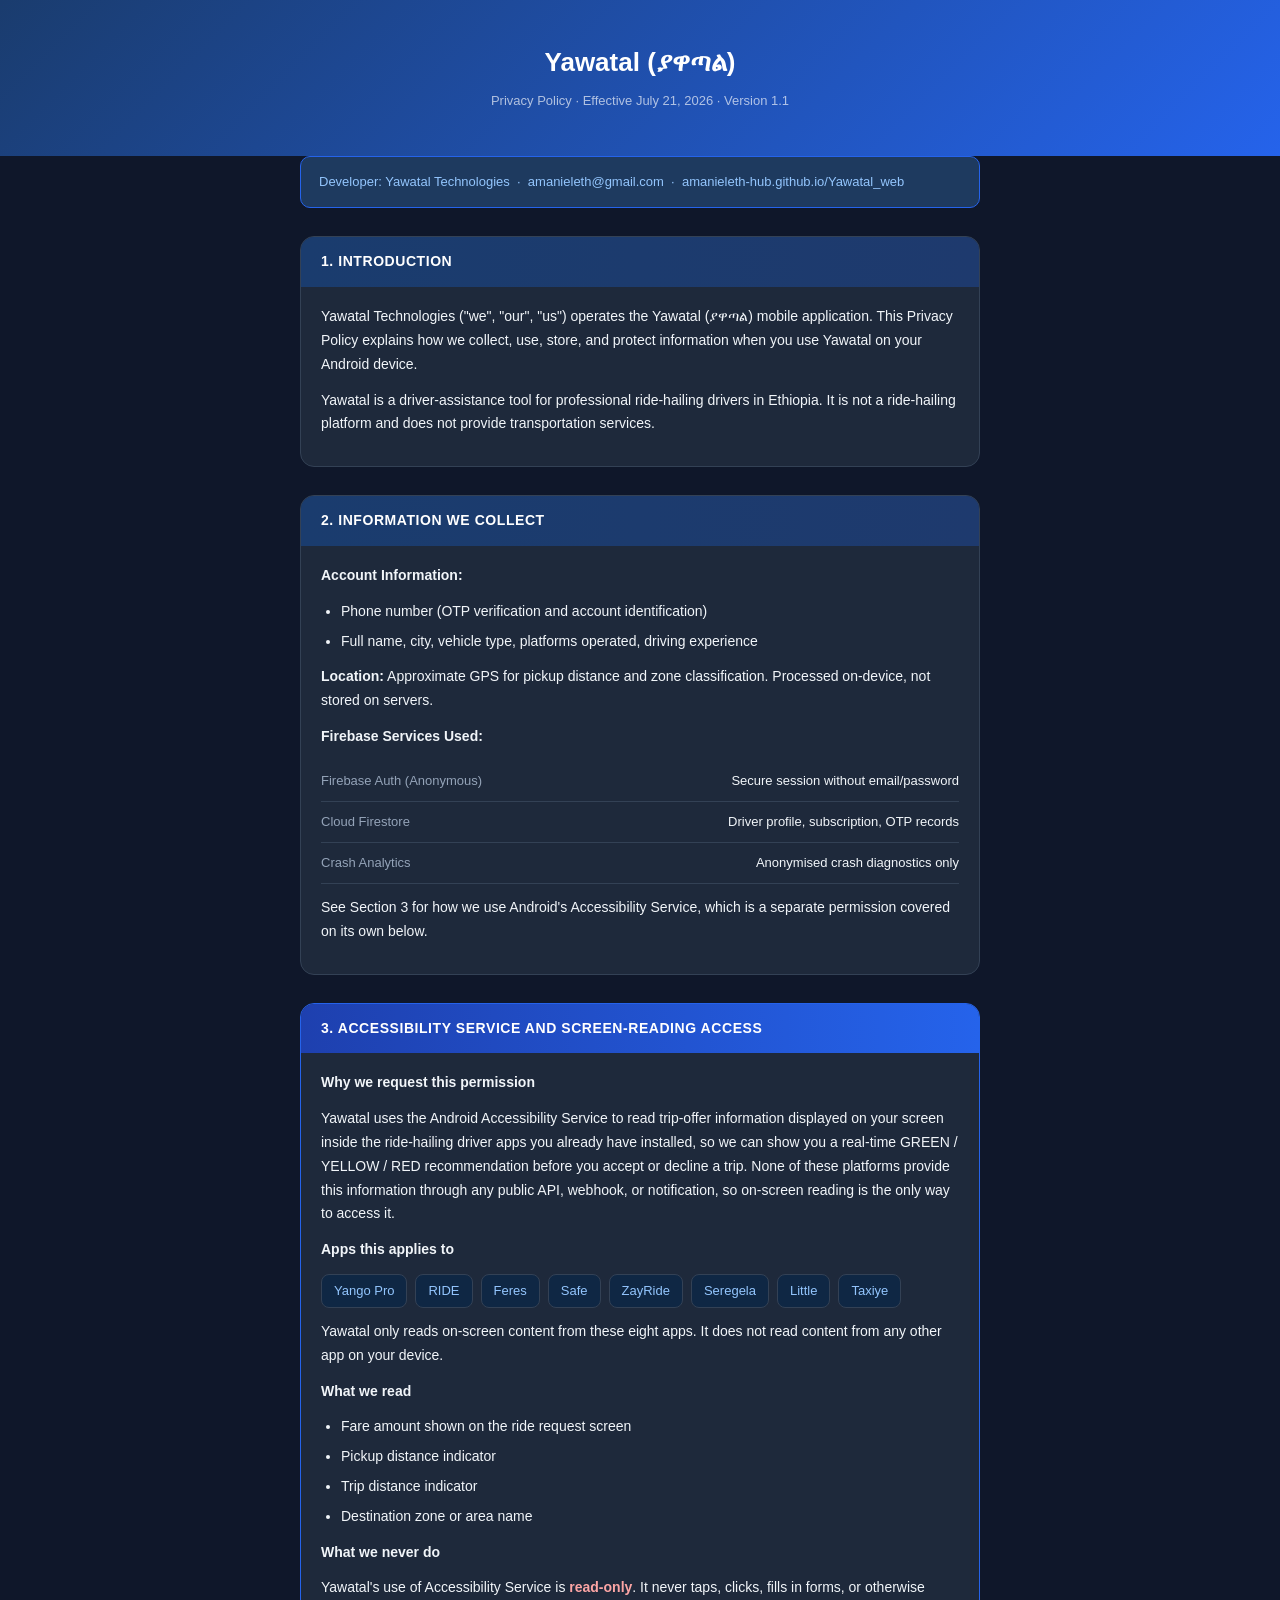
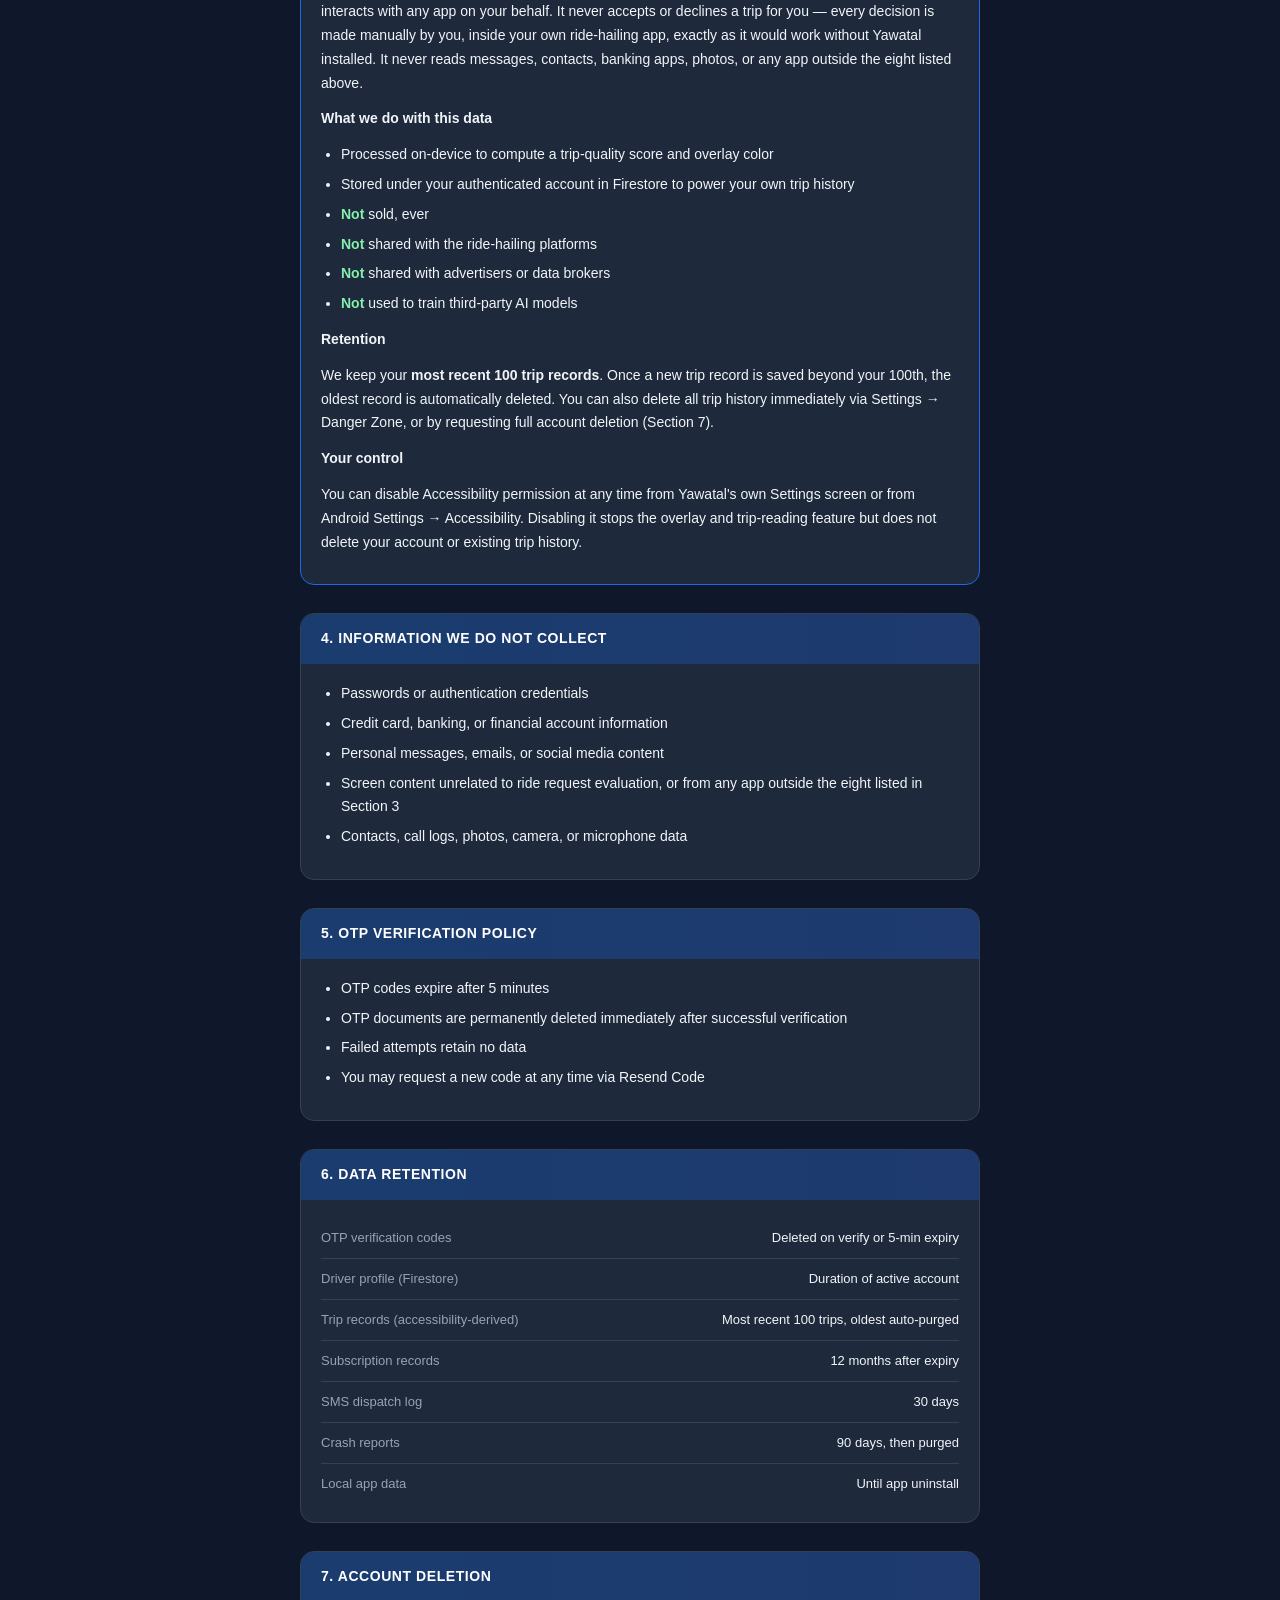
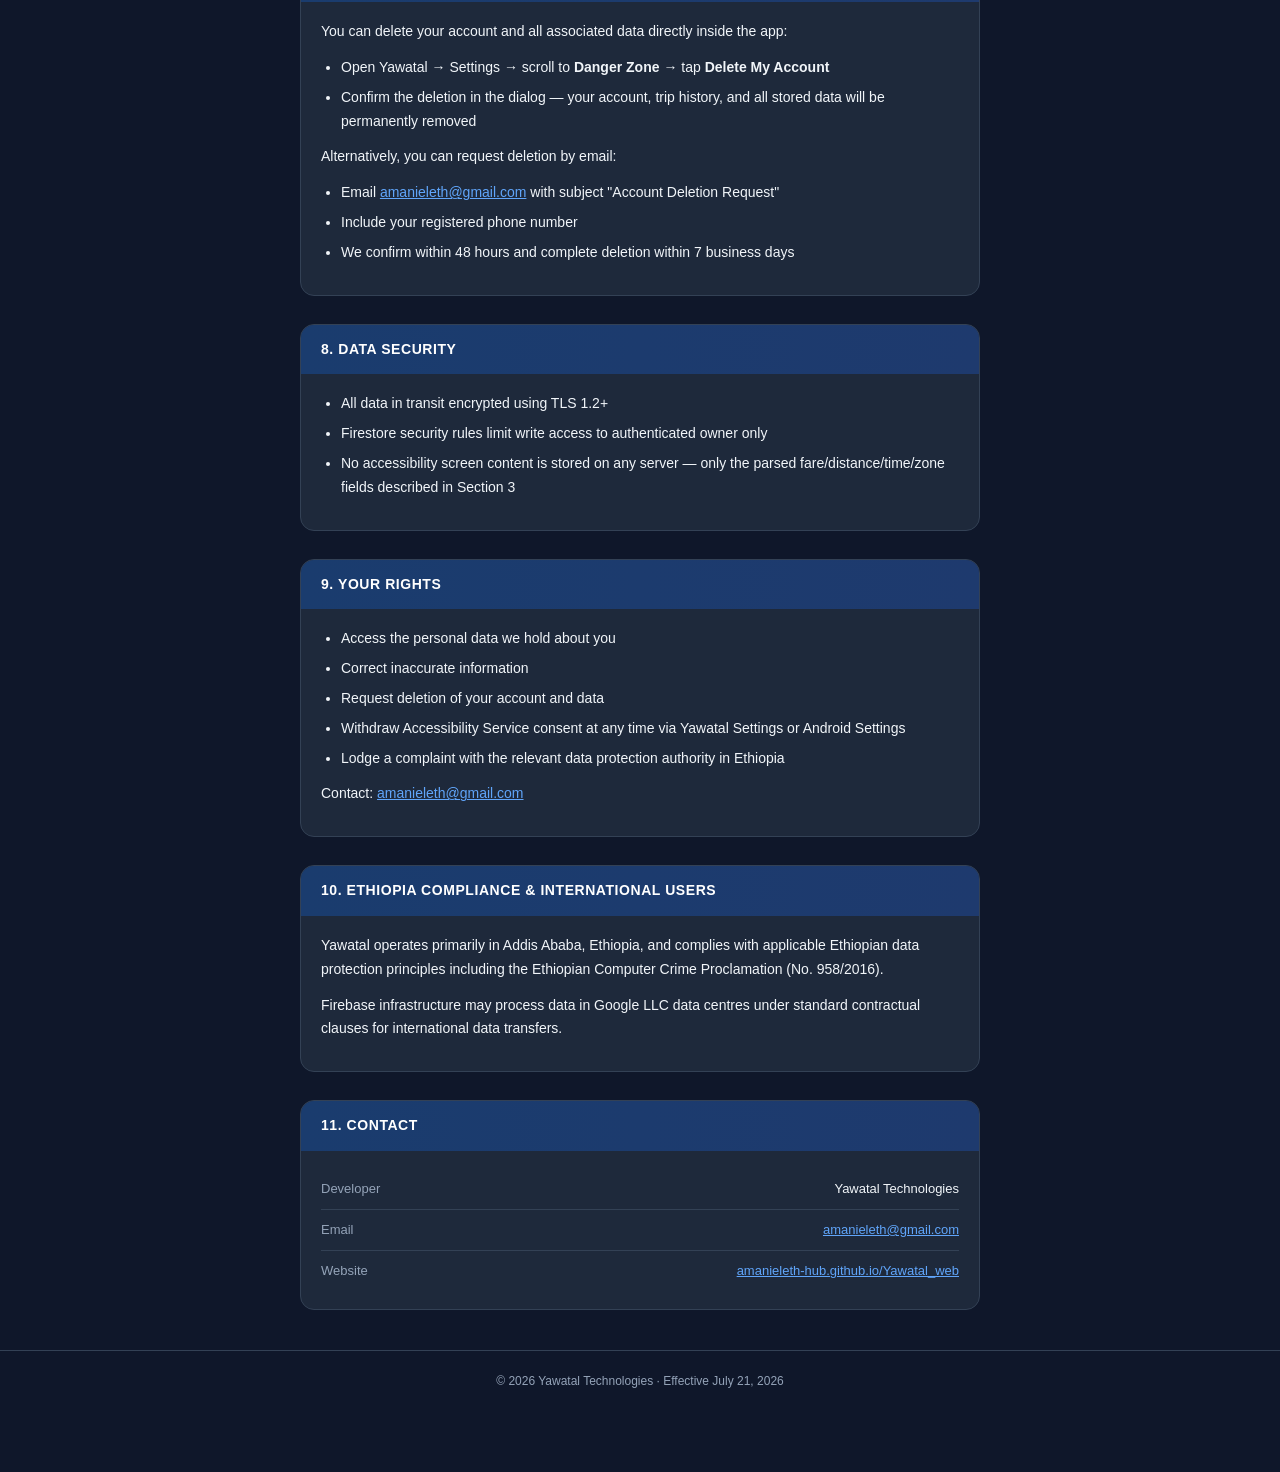
==== commit d82eb4eb: "Update privacy-policy.html" ====
--- a/privacy-policy.html
+++ b/privacy-policy.html
@@ -18,7 +18,9 @@
   .content{max-width:720px;margin:0 auto;padding:0 20px}
   .section{margin-top:28px;background:var(--surface);border-radius:14px;
     border:1px solid var(--border);overflow:hidden}
+  .section.highlight{border:1px solid var(--accent)}
   .sec-head{background:linear-gradient(90deg,#1A3C6E,#1e3a6e);padding:13px 20px}
+  .section.highlight .sec-head{background:linear-gradient(90deg,#1E40AF,#2563EB)}
   .sec-head h2{font-size:14px;font-weight:700;color:#fff;text-transform:uppercase;letter-spacing:.04em}
   .sec-body{padding:18px 20px}
   p{margin-bottom:12px;font-size:14px;color:var(--text)}
@@ -30,16 +32,21 @@
   .row .l{color:var(--muted)}.row .r{color:var(--text);font-weight:500;text-align:right}
   .info{background:#1e3a5f;border:1px solid #2563EB;border-radius:10px;
     padding:14px 18px;margin-bottom:16px;font-size:13px;color:#93C5FD;line-height:1.7}
+  .apps{display:flex;flex-wrap:wrap;gap:8px;margin-bottom:12px}
+  .apps span{background:#0F2744;border:1px solid var(--border);border-radius:8px;
+    padding:5px 12px;font-size:13px;color:#93C5FD}
   .footer{margin-top:40px;text-align:center;padding:20px;
     border-top:1px solid var(--border);color:var(--muted);font-size:12px}
   a{color:#60A5FA}
+  strong.no{color:#FCA5A5}
+  strong.yes{color:#86EFAC}
   @media(max-width:480px){.row{flex-direction:column;gap:4px}.row .r{text-align:left}}
 </style>
 </head>
 <body>
 <div class="hero">
   <h1>Yawatal (ያዋጣል)</h1>
-  <p>Privacy Policy · Effective June 10, 2026 · Version 1.0</p>
+  <p>Privacy Policy · Effective July 21, 2026 · Version 1.1</p>
 </div>
 <div class="content">
 
@@ -54,43 +61,81 @@
 <p><strong>Account Information:</strong></p>
 <ul><li>Phone number (OTP verification and account identification)</li>
 <li>Full name, city, vehicle type, platforms operated, driving experience</li></ul>
-<p><strong>Accessibility-Derived Data</strong> (only when enabled by you):</p>
-<ul><li>Fare amount on ride request screens</li>
-<li>Pickup distance indicator</li>
-<li>Destination zone or area name</li>
-<li>Trip distance indicator</li></ul>
 <p><strong>Location:</strong> Approximate GPS for pickup distance and zone classification. Processed on-device, not stored on servers.</p>
 <p><strong>Firebase Services Used:</strong></p>
 <div class="row"><span class="l">Firebase Auth (Anonymous)</span><span class="r">Secure session without email/password</span></div>
 <div class="row"><span class="l">Cloud Firestore</span><span class="r">Driver profile, subscription, OTP records</span></div>
 <div class="row"><span class="l">Crash Analytics</span><span class="r">Anonymised crash diagnostics only</span></div>
+<p style="margin-top:12px">See Section 3 for how we use Android's Accessibility Service, which is a separate permission covered on its own below.</p>
 </div></div>
 
-<div class="section"><div class="sec-head"><h2>3. Information We Do NOT Collect</h2></div><div class="sec-body">
+<div class="section highlight"><div class="sec-head"><h2>3. Accessibility Service and Screen-Reading Access</h2></div><div class="sec-body">
+
+<p><strong>Why we request this permission</strong></p>
+<p>Yawatal uses the Android Accessibility Service to read trip-offer information displayed on your screen inside the ride-hailing driver apps you already have installed, so we can show you a real-time GREEN / YELLOW / RED recommendation before you accept or decline a trip. None of these platforms provide this information through any public API, webhook, or notification, so on-screen reading is the only way to access it.</p>
+
+<p><strong>Apps this applies to</strong></p>
+<div class="apps">
+  <span>Yango Pro</span><span>RIDE</span><span>Feres</span><span>Safe</span>
+  <span>ZayRide</span><span>Seregela</span><span>Little</span><span>Taxiye</span>
+</div>
+<p>Yawatal only reads on-screen content from these eight apps. It does not read content from any other app on your device.</p>
+
+<p><strong>What we read</strong></p>
+<ul>
+  <li>Fare amount shown on the ride request screen</li>
+  <li>Pickup distance indicator</li>
+  <li>Trip distance indicator</li>
+  <li>Destination zone or area name</li>
+</ul>
+
+<p><strong>What we never do</strong></p>
+<p>Yawatal's use of Accessibility Service is <strong class="no">read-only</strong>. It never taps, clicks, fills in forms, or otherwise interacts with any app on your behalf. It never accepts or declines a trip for you — every decision is made manually by you, inside your own ride-hailing app, exactly as it would work without Yawatal installed. It never reads messages, contacts, banking apps, photos, or any app outside the eight listed above.</p>
+
+<p><strong>What we do with this data</strong></p>
+<ul>
+  <li>Processed on-device to compute a trip-quality score and overlay color</li>
+  <li>Stored under your authenticated account in Firestore to power your own trip history</li>
+  <li><strong class="yes">Not</strong> sold, ever</li>
+  <li><strong class="yes">Not</strong> shared with the ride-hailing platforms</li>
+  <li><strong class="yes">Not</strong> shared with advertisers or data brokers</li>
+  <li><strong class="yes">Not</strong> used to train third-party AI models</li>
+</ul>
+
+<p><strong>Retention</strong></p>
+<p>We keep your <strong>most recent 100 trip records</strong>. Once a new trip record is saved beyond your 100th, the oldest record is automatically deleted. You can also delete all trip history immediately via Settings → Danger Zone, or by requesting full account deletion (Section 7).</p>
+
+<p><strong>Your control</strong></p>
+<p>You can disable Accessibility permission at any time from Yawatal's own Settings screen or from Android Settings → Accessibility. Disabling it stops the overlay and trip-reading feature but does not delete your account or existing trip history.</p>
+
+</div></div>
+
+<div class="section"><div class="sec-head"><h2>4. Information We Do NOT Collect</h2></div><div class="sec-body">
 <ul><li>Passwords or authentication credentials</li>
 <li>Credit card, banking, or financial account information</li>
 <li>Personal messages, emails, or social media content</li>
-<li>Screen content unrelated to ride request evaluation</li>
+<li>Screen content unrelated to ride request evaluation, or from any app outside the eight listed in Section 3</li>
 <li>Contacts, call logs, photos, camera, or microphone data</li></ul>
 </div></div>
 
-<div class="section"><div class="sec-head"><h2>4. OTP Verification Policy</h2></div><div class="sec-body">
+<div class="section"><div class="sec-head"><h2>5. OTP Verification Policy</h2></div><div class="sec-body">
 <ul><li>OTP codes expire after 5 minutes</li>
 <li>OTP documents are permanently deleted immediately after successful verification</li>
 <li>Failed attempts retain no data</li>
 <li>You may request a new code at any time via Resend Code</li></ul>
 </div></div>
 
-<div class="section"><div class="sec-head"><h2>5. Data Retention</h2></div><div class="sec-body">
+<div class="section"><div class="sec-head"><h2>6. Data Retention</h2></div><div class="sec-body">
 <div class="row"><span class="l">OTP verification codes</span><span class="r">Deleted on verify or 5-min expiry</span></div>
 <div class="row"><span class="l">Driver profile (Firestore)</span><span class="r">Duration of active account</span></div>
+<div class="row"><span class="l">Trip records (accessibility-derived)</span><span class="r">Most recent 100 trips, oldest auto-purged</span></div>
 <div class="row"><span class="l">Subscription records</span><span class="r">12 months after expiry</span></div>
 <div class="row"><span class="l">SMS dispatch log</span><span class="r">30 days</span></div>
 <div class="row"><span class="l">Crash reports</span><span class="r">90 days, then purged</span></div>
 <div class="row"><span class="l">Local app data</span><span class="r">Until app uninstall</span></div>
 </div></div>
 
-<div class="section"><div class="sec-head"><h2>6. Account Deletion</h2></div><div class="sec-body">
+<div class="section"><div class="sec-head"><h2>7. Account Deletion</h2></div><div class="sec-body">
 <p>You can delete your account and all associated data directly inside the app:</p>
 <ul><li>Open Yawatal → Settings → scroll to <strong>Danger Zone</strong> → tap <strong>Delete My Account</strong></li>
 <li>Confirm the deletion in the dialog — your account, trip history, and all stored data will be permanently removed</li></ul>
@@ -100,32 +145,32 @@
 <li>We confirm within 48 hours and complete deletion within 7 business days</li></ul>
 </div></div>
 
-<div class="section"><div class="sec-head"><h2>7. Data Security</h2></div><div class="sec-body">
+<div class="section"><div class="sec-head"><h2>8. Data Security</h2></div><div class="sec-body">
 <ul><li>All data in transit encrypted using TLS 1.2+</li>
 <li>Firestore security rules limit write access to authenticated owner only</li>
-<li>No accessibility screen content is stored on any server</li></ul>
+<li>No accessibility screen content is stored on any server — only the parsed fare/distance/time/zone fields described in Section 3</li></ul>
 </div></div>
 
-<div class="section"><div class="sec-head"><h2>8. Your Rights</h2></div><div class="sec-body">
+<div class="section"><div class="sec-head"><h2>9. Your Rights</h2></div><div class="sec-body">
 <ul><li>Access the personal data we hold about you</li>
 <li>Correct inaccurate information</li>
 <li>Request deletion of your account and data</li>
-<li>Withdraw Accessibility Services consent at any time via Android Settings</li>
-<li>Lodge a complaint with relevant data protection authority in Ethiopia</li></ul>
+<li>Withdraw Accessibility Service consent at any time via Yawatal Settings or Android Settings</li>
+<li>Lodge a complaint with the relevant data protection authority in Ethiopia</li></ul>
 <p>Contact: <a href="mailto:amanieleth@gmail.com">amanieleth@gmail.com</a></p>
 </div></div>
 
-<div class="section"><div class="sec-head"><h2>9. Ethiopia Compliance &amp; International Users</h2></div><div class="sec-body">
+<div class="section"><div class="sec-head"><h2>10. Ethiopia Compliance &amp; International Users</h2></div><div class="sec-body">
 <p>Yawatal operates primarily in Addis Ababa, Ethiopia, and complies with applicable Ethiopian data protection principles including the Ethiopian Computer Crime Proclamation (No. 958/2016).</p>
 <p>Firebase infrastructure may process data in Google LLC data centres under standard contractual clauses for international data transfers.</p>
 </div></div>
 
-<div class="section"><div class="sec-head"><h2>10. Contact</h2></div><div class="sec-body">
+<div class="section"><div class="sec-head"><h2>11. Contact</h2></div><div class="sec-body">
 <div class="row"><span class="l">Developer</span><span class="r">Yawatal Technologies</span></div>
 <div class="row"><span class="l">Email</span><span class="r"><a href="mailto:amanieleth@gmail.com">amanieleth@gmail.com</a></span></div>
 <div class="row"><span class="l">Website</span><span class="r"><a href="https://amanieleth-hub.github.io/Yawatal_web/">amanieleth-hub.github.io/Yawatal_web</a></span></div>
 </div></div>
 
 </div>
-<div class="footer">© 2026 Yawatal Technologies · Effective June 10, 2026</div>
+<div class="footer">© 2026 Yawatal Technologies · Effective July 21, 2026</div>
 </body></html>
